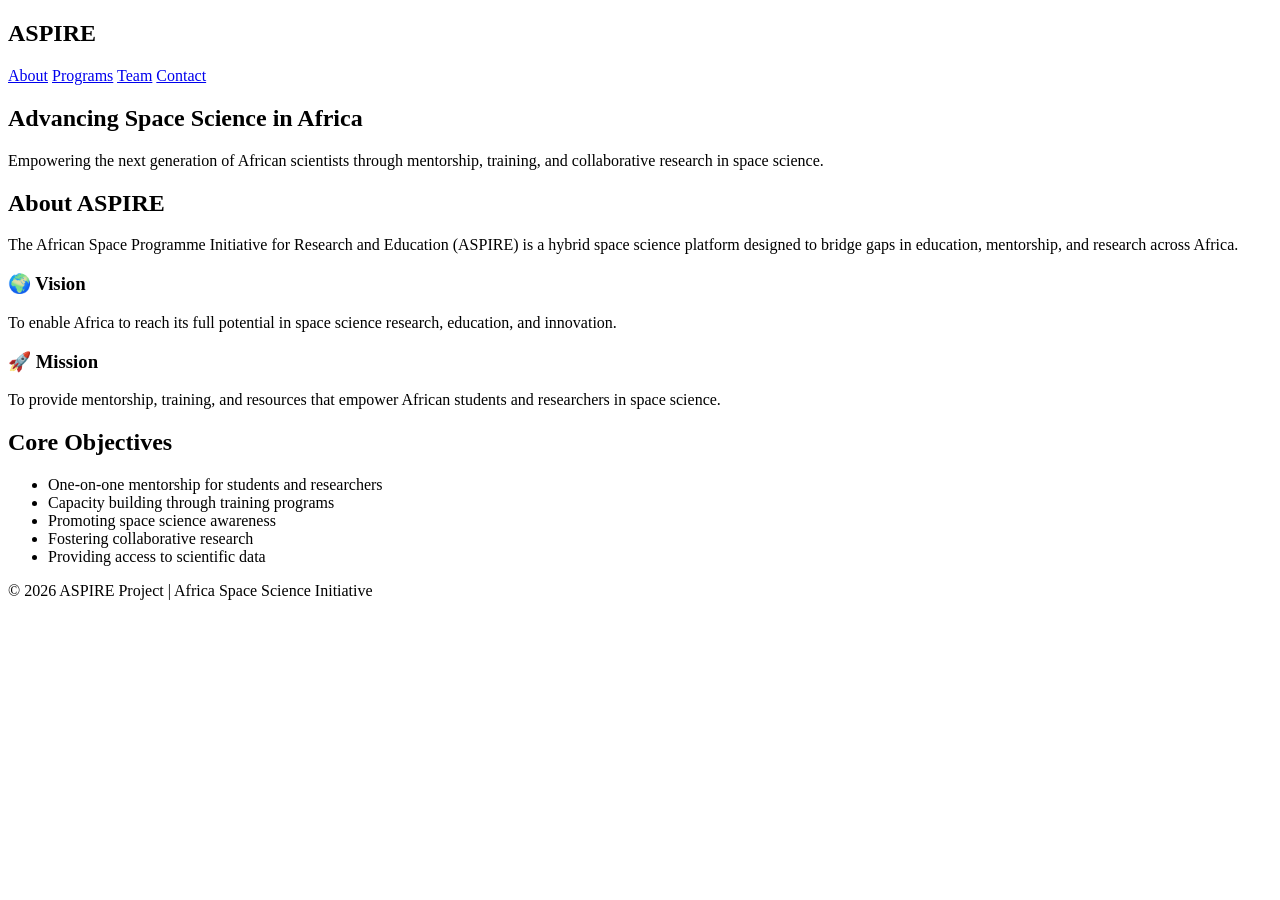
==== index.html @ f5c34639 "Add files via upload" ====
<!DOCTYPE html>
<html lang="en">
<head>
<meta charset="UTF-8">
<meta name="viewport" content="width=device-width, initial-scale=1.0">
<title>ASPIRE Project</title>
<link rel="stylesheet" href="css/styles.css">
</head>

<body>

<!-- NAVBAR -->
<nav class="navbar">
    <h2>ASPIRE</h2>
    <div>
        <a href="about.html">About</a>
        <a href="projects.html">Programs</a>
        <a href="team.html">Team</a>
        <a href="contact.html">Contact</a>
    </div>
</nav>

<!-- HERO -->
<section class="hero">
    <h1>Advancing Space Science in Africa</h1>
    <p>
        Empowering the next generation of African scientists through mentorship,
        training, and collaborative research in space science.
    </p>
</section>

<!-- ABOUT -->
<section class="section">
    <h2>About ASPIRE</h2>
    <p>
        The African Space Programme Initiative for Research and Education (ASPIRE)
        is a hybrid space science platform designed to bridge gaps in education,
        mentorship, and research across Africa.
    </p>
</section>

<!-- VISION & MISSION -->
<section class="cards">

    <div class="card">
        <h3>🌍 Vision</h3>
        <p>
            To enable Africa to reach its full potential in space science research,
            education, and innovation.
        </p>
    </div>

    <div class="card">
        <h3>🚀 Mission</h3>
        <p>
            To provide mentorship, training, and resources that empower African
            students and researchers in space science.
        </p>
    </div>

</section>

<!-- OBJECTIVES -->
<section class="section">
    <h2>Core Objectives</h2>
    <ul>
        <li>One-on-one mentorship for students and researchers</li>
        <li>Capacity building through training programs</li>
        <li>Promoting space science awareness</li>
        <li>Fostering collaborative research</li>
        <li>Providing access to scientific data</li>
    </ul>
</section>

<!-- FOOTER -->
<footer>
    <p>© 2026 ASPIRE Project | Africa Space Science Initiative</p>
</footer>

</body>
</html>
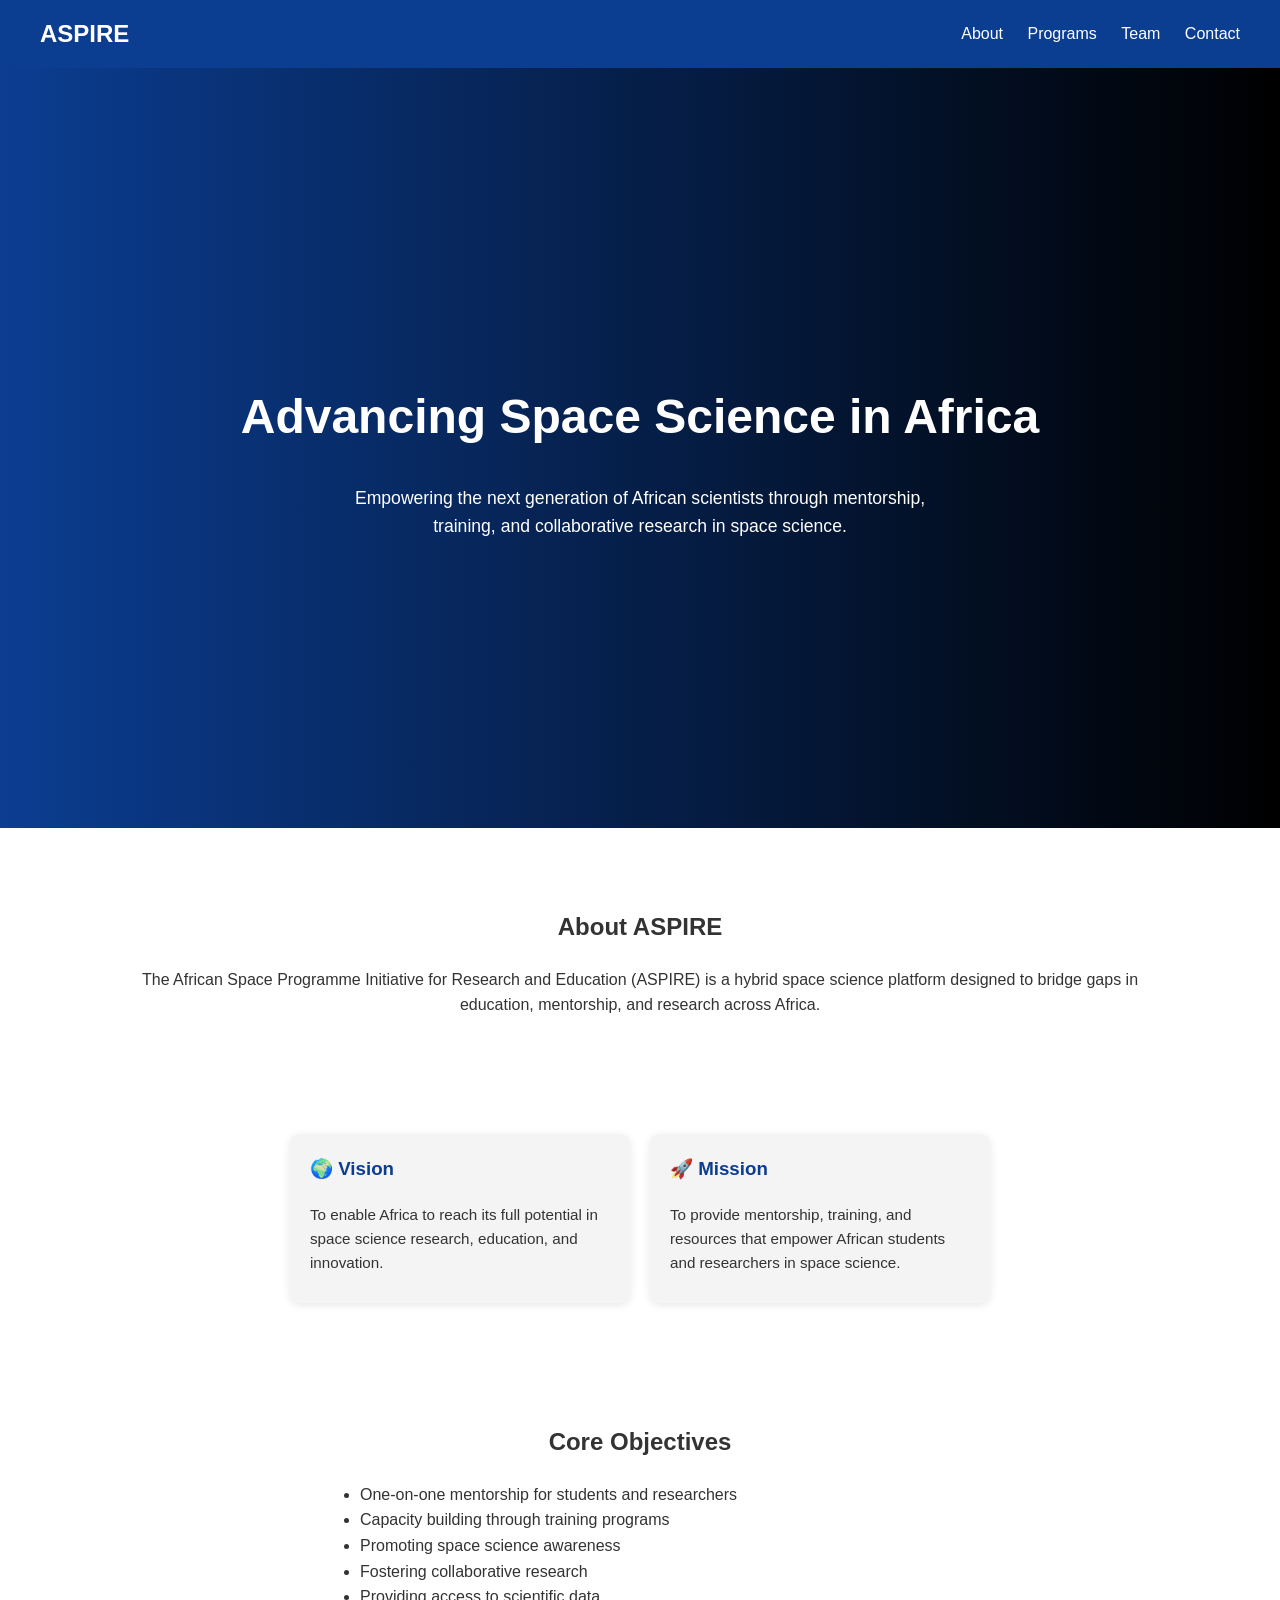
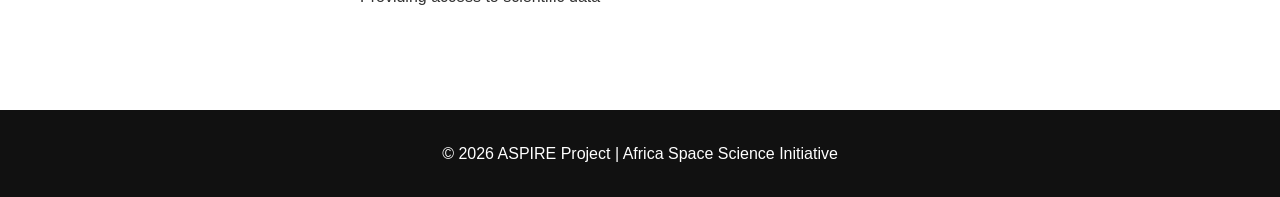
==== commit 3e0e69bb: "Update index.html" ====
--- a/index.html
+++ b/index.html
@@ -14,7 +14,7 @@
     <h2>ASPIRE</h2>
     <div>
         <a href="about.html">About</a>
-        <a href="projects.html">Programs</a>
+        <a href="programs.html">Programs</a>
         <a href="team.html">Team</a>
         <a href="contact.html">Contact</a>
     </div>
@@ -78,4 +78,4 @@
 </footer>
 
 </body>
-</html>+</html>
--- a/css/styles.css
+++ b/css/styles.css
@@ -0,0 +1,151 @@
+/* RESET */
+body {
+    margin: 0;
+    font-family: 'Segoe UI', Arial, sans-serif;
+    line-height: 1.6;
+    color: #333;
+}
+
+/* NAVBAR */
+.navbar {
+    display: flex;
+    justify-content: space-between;
+    align-items: center;
+    background: #0b3d91;
+    color: white;
+    padding: 15px 40px;
+    position: sticky;
+    top: 0;
+    z-index: 1000;
+}
+
+.navbar h2 {
+    margin: 0;
+}
+
+.navbar a {
+    color: white;
+    margin-left: 20px;
+    text-decoration: none;
+    font-weight: 500;
+}
+
+.navbar a:hover {
+    text-decoration: underline;
+}
+
+/* HERO SECTION */
+.hero {
+    height: 80vh;
+    background: linear-gradient(to right, #0b3d91, #000);
+    color: white;
+    display: flex;
+    flex-direction: column;
+    justify-content: center;
+    align-items: center;
+    text-align: center;
+    padding: 20px;
+}
+
+.hero h1 {
+    font-size: 3em;
+    margin-bottom: 10px;
+}
+
+.hero p {
+    max-width: 600px;
+    font-size: 1.1em;
+}
+
+/* SMALL HERO (INNER PAGES) */
+.small-hero {
+    height: 40vh;
+}
+
+/* SECTIONS */
+.section {
+    padding: 60px 20px;
+    text-align: center;
+    max-width: 1000px;
+    margin: auto;
+}
+
+.section h2 {
+    margin-bottom: 20px;
+}
+
+/* LIST STYLING */
+.section ul {
+    text-align: left;
+    max-width: 600px;
+    margin: auto;
+}
+
+/* CARDS CONTAINER */
+.cards {
+    display: flex;
+    justify-content: center;
+    gap: 20px;
+    padding: 40px;
+    flex-wrap: wrap;
+}
+
+/* CARD DESIGN */
+.card {
+    background: #f4f4f4;
+    padding: 20px;
+    width: 300px;
+    border-radius: 10px;
+    text-align: left;
+    box-shadow: 0 2px 8px rgba(0,0,0,0.1);
+    transition: 0.3s;
+}
+
+.card:hover {
+    transform: translateY(-5px);
+}
+
+/* CARD TEXT */
+.card h3 {
+    margin-top: 0;
+    color: #0b3d91;
+}
+
+.card p {
+    margin: 8px 0;
+    font-size: 0.95em;
+}
+
+/* FOOTER */
+footer {
+    background: #111;
+    color: white;
+    text-align: center;
+    padding: 15px;
+    margin-top: 40px;
+}
+
+/* LINKS */
+a {
+    color: #0b3d91;
+}
+
+/* RESPONSIVE DESIGN */
+@media (max-width: 768px) {
+    .hero h1 {
+        font-size: 2em;
+    }
+
+    .navbar {
+        flex-direction: column;
+        align-items: flex-start;
+    }
+
+    .navbar div {
+        margin-top: 10px;
+    }
+
+    .cards {
+        padding: 20px;
+    }
+}
